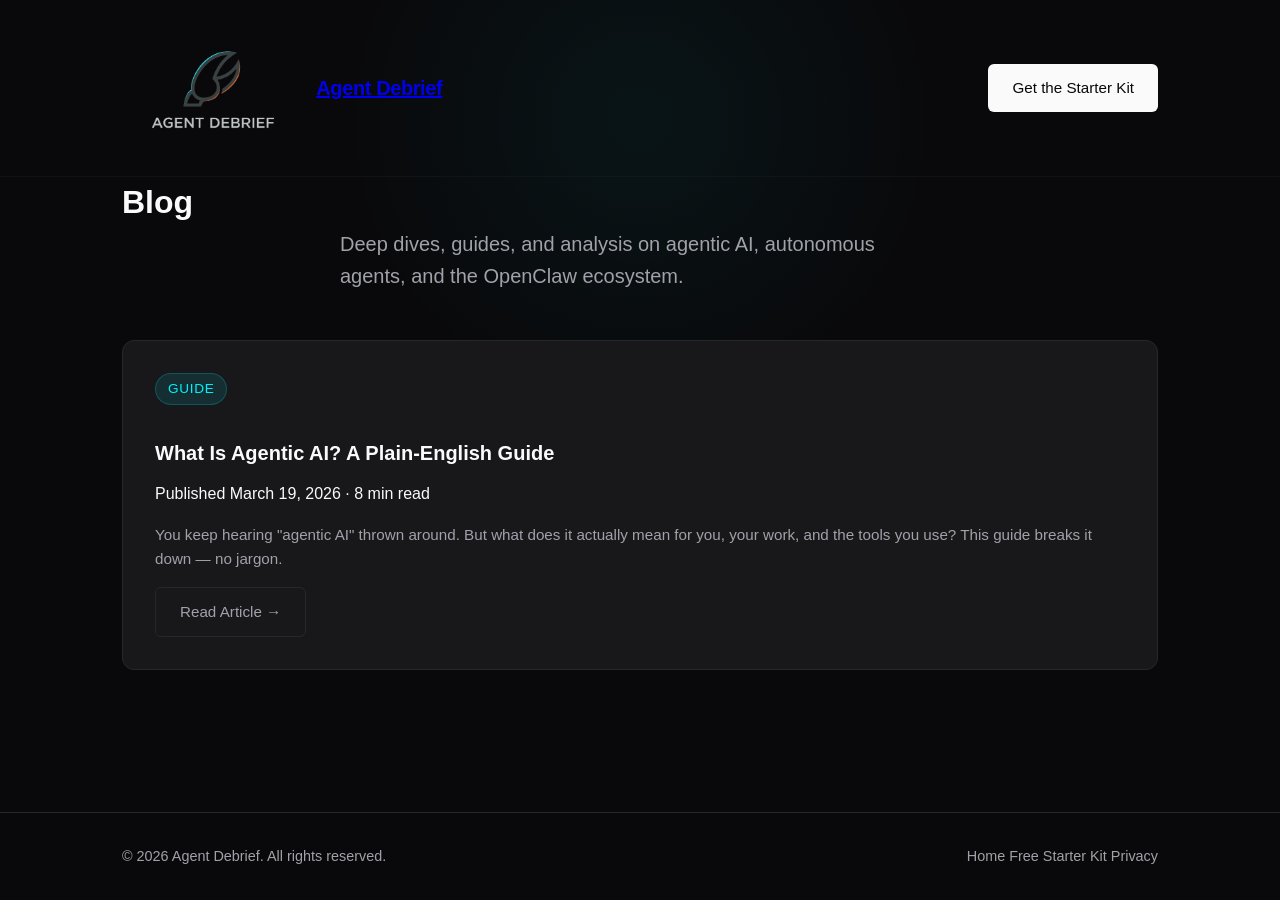
==== blog/index.html @ 2d802b10 "Initial blog setup: sitemap, robots.txt, pillar article + GEO schema" ====
<!DOCTYPE html>
<html lang="en">
<head>
    <meta charset="UTF-8">
    <meta name="viewport" content="width=device-width, initial-scale=1.0">
    <title>Blog | Agent Debrief — Intelligence For The Agentic Era</title>
    <meta name="description" content="Deep dives, guides, and analysis on agentic AI, autonomous agents, and the OpenClaw ecosystem.">
    <meta name="robots" content="index, follow">
    <link rel="canonical" href="https://agentdebrief.com/blog">
    <link rel="stylesheet" href="/index.css">

    <!-- Open Graph -->
    <meta property="og:title" content="Blog | Agent Debrief">
    <meta property="og:description" content="Deep dives, guides, and analysis on agentic AI, autonomous agents, and the OpenClaw ecosystem.">
    <meta property="og:type" content="website">
    <meta property="og:url" content="https://agentdebrief.com/blog">

    <!-- JSON-LD: Blog Schema for GEO -->
    <script type="application/ld+json">
    {
      "@context": "https://schema.org",
      "@type": "Blog",
      "name": "Agent Debrief Blog",
      "description": "Deep dives, guides, and analysis on agentic AI, autonomous agents, and the OpenClaw ecosystem.",
      "url": "https://agentdebrief.com/blog",
      "author": {
        "@type": "Organization",
        "name": "Agent Debrief",
        "url": "https://agentdebrief.com"
      },
      "publisher": {
        "@type": "Organization",
        "name": "Agent Debrief",
        "logo": {
          "@type": "ImageObject",
          "url": "https://agentdebrief.com/logo.png"
        }
      },
      "datePublished": "2026-03-19",
      "keywords": ["agentic AI", "autonomous AI agents", "OpenClaw", "AI agents", "AI newsletter"]
    }
    </script>
</head>
<body>
    <div class="glow-bg"></div>

    <header class="site-header">
        <div class="container">
            <nav class="nav-container">
                <a href="/" class="brand">
                    <img src="/logo.png" alt="Agent Debrief" class="brand-logo">
                    <span class="brand-text">Agent Debrief</span>
                </a>
                <a href="/lead" class="btn btn-primary">Get the Starter Kit</a>
            </nav>
        </div>
    </header>

    <main class="article-main">
        <div class="container">
            <div class="article-header" style="margin-bottom: 3rem;">
                <h1>Blog</h1>
                <p class="hero-subtitle">Deep dives, guides, and analysis on agentic AI, autonomous agents, and the OpenClaw ecosystem.</p>
            </div>

            <div class="grid-3">
                <article class="card">
                    <span class="badge">Guide</span>
                    <h2 class="card-title"><a href="/blog/what-is-agentic-ai" style="color: inherit; text-decoration: none;">What Is Agentic AI? A Plain-English Guide</a></h2>
                    <p class="article-meta">Published March 19, 2026 · 8 min read</p>
                    <p class="card-text" style="margin-top: 1rem;">You keep hearing "agentic AI" thrown around. But what does it actually mean for you, your work, and the tools you use? This guide breaks it down — no jargon.</p>
                    <a href="/blog/what-is-agentic-ai" class="btn btn-ghost" style="margin-top: 1rem; display: inline-block;">Read Article →</a>
                </article>
            </div>
        </div>
    </main>

    <footer class="site-footer">
        <div class="container">
            <div class="footer-container">
                <p>&copy; 2026 Agent Debrief. All rights reserved.</p>
                <nav class="footer-links">
                    <a href="/">Home</a>
                    <a href="/lead">Free Starter Kit</a>
                    <a href="/privacy.html">Privacy</a>
                </nav>
            </div>
        </div>
    </footer>
</body>
</html>
---- index.css ----
:root {
    /* Color Palette */
    --bg-void: #09090B;
    --bg-surface: #18181B;
    --border-color: #27272A;

    --text-primary: #FAFAFA;
    --text-secondary: #A1A1AA;

    --accent-cyan: #00F0FF;
    --accent-amber: #FF5500;

    /* Typography */
    --font-inter: 'Inter', -apple-system, BlinkMacSystemFont, "Segoe UI", Roboto, Helvetica, Arial, sans-serif;

    /* Spacing & Sizing */
    --container-width: 1100px;
    --spacing-sm: 0.5rem;
    --spacing-md: 1rem;
    --spacing-lg: 2rem;
    --spacing-xl: 4rem;

    /* Transitions */
    --transition-fast: 0.15s ease-in-out;
    --transition-smooth: 0.3s cubic-bezier(0.16, 1, 0.3, 1);
}

/* Reset & Base Styles */
* {
    margin: 0;
    padding: 0;
    box-sizing: border-box;
}

body {
    background-color: var(--bg-void);
    color: var(--text-primary);
    font-family: var(--font-inter);
    line-height: 1.6;
    -webkit-font-smoothing: antialiased;
    -moz-osx-font-smoothing: grayscale;
    min-height: 100vh;
    display: flex;
    flex-direction: column;
    position: relative;
    overflow-x: hidden;
}

/* Subtle glowing background effect */
.glow-bg {
    position: absolute;
    top: -20%;
    left: 50%;
    transform: translateX(-50%);
    width: 600px;
    height: 600px;
    background: radial-gradient(circle, rgba(0, 240, 255, 0.05) 0%, rgba(9, 9, 11, 0) 70%);
    z-index: -1;
    pointer-events: none;
}

.container {
    width: 100%;
    max-width: var(--container-width);
    margin: 0 auto;
    padding: 0 var(--spacing-lg);
}

/* Header */
.site-header {
    padding: var(--spacing-lg) 0;
    border-bottom: 1px solid rgba(39, 39, 42, 0.3);
}

.nav-container {
    display: flex;
    justify-content: space-between;
    align-items: center;
}

.brand {
    display: flex;
    align-items: center;
    gap: 0.75rem;
}

.brand-logo {
    height: 112px;
    width: auto;
}

.brand-text {
    font-size: 1.25rem;
    font-weight: 600;
    letter-spacing: -0.02em;
}

/* Buttons */
.btn {
    display: inline-block;
    padding: 0.75rem 1.5rem;
    border-radius: 6px;
    font-weight: 500;
    font-size: 0.95rem;
    cursor: pointer;
    text-decoration: none;
    transition: all var(--transition-fast);
    border: none;
    font-family: inherit;
}

.btn-primary {
    background-color: var(--text-primary);
    color: var(--bg-void);
}

.btn-primary:hover {
    background-color: #E4E4E7;
    transform: translateY(-1px);
}

.btn-ghost {
    background-color: transparent;
    color: var(--text-secondary);
    border: 1px solid var(--border-color);
}

.btn-ghost:hover {
    color: var(--text-primary);
    border-color: var(--text-secondary);
}

/* Hero Section */
.hero {
    padding: 6rem 0;
    text-align: center;
}

.hero-container {
    max-width: 800px;
}

.badge {
    display: inline-block;
    padding: 0.25rem 0.75rem;
    background-color: rgba(0, 240, 255, 0.1);
    color: var(--accent-cyan);
    border: 1px solid rgba(0, 240, 255, 0.2);
    border-radius: 20px;
    font-size: 0.85rem;
    font-weight: 500;
    margin-bottom: var(--spacing-lg);
    letter-spacing: 0.05em;
    text-transform: uppercase;
}

.hero-title {
    font-size: clamp(2.5rem, 5vw, 4rem);
    font-weight: 700;
    line-height: 1.1;
    letter-spacing: -0.03em;
    margin-bottom: var(--spacing-lg);
}

.hero-title span {
    color: var(--accent-cyan);
}

.hero-subtitle {
    font-size: 1.25rem;
    color: var(--text-secondary);
    margin-bottom: 3rem;
    max-width: 600px;
    margin-left: auto;
    margin-right: auto;
}

.hero-subtitle strong {
    color: var(--text-primary);
    font-weight: 500;
}

/* Subscribe Form */
.subscribe-form {
    max-width: 480px;
    margin: 0 auto;
}

.input-group {
    display: flex;
    gap: 0.5rem;
    margin-bottom: 0.75rem;
}

.input-group input {
    flex: 1;
    padding: 0.75rem 1rem;
    background-color: var(--bg-surface);
    border: 1px solid var(--border-color);
    border-radius: 6px;
    color: var(--text-primary);
    font-family: inherit;
    font-size: 1rem;
    transition: border-color var(--transition-fast);
}

.input-group input:focus {
    outline: none;
    border-color: var(--accent-cyan);
}

.input-group input::placeholder {
    color: rgba(161, 161, 170, 0.5);
}

.privacy-note {
    font-size: 0.85rem;
    color: var(--text-secondary);
}

/* Value Props Grid */
.value-props {
    padding: var(--spacing-xl) 0 6rem 0;
}

.grid-3 {
    display: grid;
    grid-template-columns: repeat(auto-fit, minmax(300px, 1fr));
    gap: var(--spacing-lg);
}

.card {
    background-color: var(--bg-surface);
    border: 1px solid var(--border-color);
    border-radius: 12px;
    padding: 2rem;
    transition: transform var(--transition-smooth), border-color var(--transition-smooth);
}

.card:hover {
    transform: translateY(-4px);
    border-color: rgba(255, 255, 255, 0.1);
}



.card-title {
    font-size: 1.25rem;
    font-weight: 600;
    margin-bottom: 0.75rem;
}

.card-text {
    color: var(--text-secondary);
    font-size: 0.95rem;
}

/* Footer */
.site-footer {
    margin-top: auto;
    padding: 2rem 0;
    border-top: 1px solid var(--border-color);
    color: var(--text-secondary);
    font-size: 0.9rem;
}

.footer-container {
    display: flex;
    justify-content: space-between;
    align-items: center;
}

.footer-links a {
    color: var(--text-secondary);
    text-decoration: none;
    transition: color var(--transition-fast);
}

.footer-links a:hover {
    color: var(--text-primary);
}

/* Responsive */
@media (max-width: 768px) {
    .input-group {
        flex-direction: column;
    }

    .input-group button {
        width: 100%;
    }

    .footer-container {
        flex-direction: column;
        gap: 1rem;
        text-align: center;
    }
}
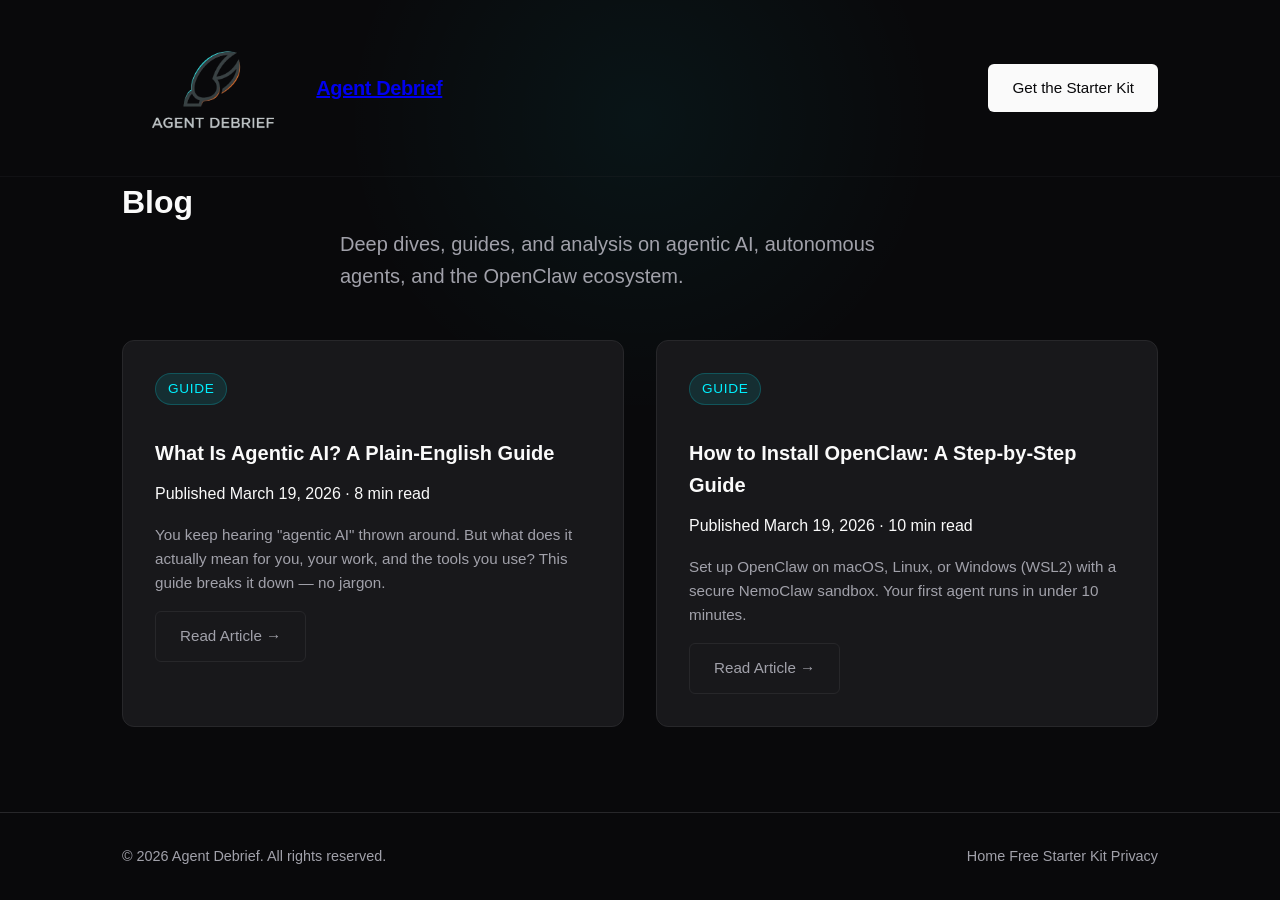
==== commit fb5308b8: "Add pillar article: How to Install OpenClaw step-by-step guide" ====
--- a/blog/index.html
+++ b/blog/index.html
@@ -8,12 +8,18 @@
     <meta name="robots" content="index, follow">
     <link rel="canonical" href="https://agentdebrief.com/blog">
     <link rel="stylesheet" href="/index.css">
-
+    <link rel="icon" type="image/png" href="/favicon.png">
     <!-- Open Graph -->
     <meta property="og:title" content="Blog | Agent Debrief">
     <meta property="og:description" content="Deep dives, guides, and analysis on agentic AI, autonomous agents, and the OpenClaw ecosystem.">
     <meta property="og:type" content="website">
     <meta property="og:url" content="https://agentdebrief.com/blog">
+    <meta property="og:image" content="https://agentdebrief.com/og-banner-image.jpg">
+    <!-- Twitter Card -->
+    <meta name="twitter:card" content="summary_large_image">
+    <meta name="twitter:title" content="Blog | Agent Debrief">
+    <meta name="twitter:description" content="Deep dives, guides, and analysis on agentic AI, autonomous agents, and the OpenClaw ecosystem.">
+    <meta name="twitter:image" content="https://agentdebrief.com/og-banner-image.jpg">
 
     <!-- JSON-LD: Blog Schema for GEO -->
     <script type="application/ld+json">
@@ -23,19 +29,8 @@
       "name": "Agent Debrief Blog",
       "description": "Deep dives, guides, and analysis on agentic AI, autonomous agents, and the OpenClaw ecosystem.",
       "url": "https://agentdebrief.com/blog",
-      "author": {
-        "@type": "Organization",
-        "name": "Agent Debrief",
-        "url": "https://agentdebrief.com"
-      },
-      "publisher": {
-        "@type": "Organization",
-        "name": "Agent Debrief",
-        "logo": {
-          "@type": "ImageObject",
-          "url": "https://agentdebrief.com/logo.png"
-        }
-      },
+      "author": {"@type": "Organization","name": "Agent Debrief","url": "https://agentdebrief.com"},
+      "publisher": {"@type": "Organization","name": "Agent Debrief","logo": {"@type": "ImageObject","url": "https://agentdebrief.com/logo.png"}},
       "datePublished": "2026-03-19",
       "keywords": ["agentic AI", "autonomous AI agents", "OpenClaw", "AI agents", "AI newsletter"]
     }
@@ -43,7 +38,6 @@
 </head>
 <body>
     <div class="glow-bg"></div>
-
     <header class="site-header">
         <div class="container">
             <nav class="nav-container">
@@ -55,26 +49,31 @@
             </nav>
         </div>
     </header>
-
     <main class="article-main">
         <div class="container">
             <div class="article-header" style="margin-bottom: 3rem;">
                 <h1>Blog</h1>
                 <p class="hero-subtitle">Deep dives, guides, and analysis on agentic AI, autonomous agents, and the OpenClaw ecosystem.</p>
             </div>
-
             <div class="grid-3">
                 <article class="card">
                     <span class="badge">Guide</span>
                     <h2 class="card-title"><a href="/blog/what-is-agentic-ai" style="color: inherit; text-decoration: none;">What Is Agentic AI? A Plain-English Guide</a></h2>
-                    <p class="article-meta">Published March 19, 2026 · 8 min read</p>
+                    <p class="article-meta">Published March 19, 2026 &middot; 8 min read</p>
                     <p class="card-text" style="margin-top: 1rem;">You keep hearing "agentic AI" thrown around. But what does it actually mean for you, your work, and the tools you use? This guide breaks it down — no jargon.</p>
-                    <a href="/blog/what-is-agentic-ai" class="btn btn-ghost" style="margin-top: 1rem; display: inline-block;">Read Article →</a>
+                    <a href="/blog/what-is-agentic-ai" class="btn btn-ghost" style="margin-top: 1rem; display: inline-block;">Read Article &rarr;</a>
+                </article>
+
+                <article class="card">
+                    <span class="badge">Guide</span>
+                    <h2 class="card-title"><a href="/blog/openclaw-getting-started" style="color: inherit; text-decoration: none;">How to Install OpenClaw: A Step-by-Step Guide</a></h2>
+                    <p class="article-meta">Published March 19, 2026 &middot; 10 min read</p>
+                    <p class="card-text" style="margin-top: 1rem;">Set up OpenClaw on macOS, Linux, or Windows (WSL2) with a secure NemoClaw sandbox. Your first agent runs in under 10 minutes.</p>
+                    <a href="/blog/openclaw-getting-started" class="btn btn-ghost" style="margin-top: 1rem; display: inline-block;">Read Article &rarr;</a>
                 </article>
             </div>
         </div>
     </main>
-
     <footer class="site-footer">
         <div class="container">
             <div class="footer-container">
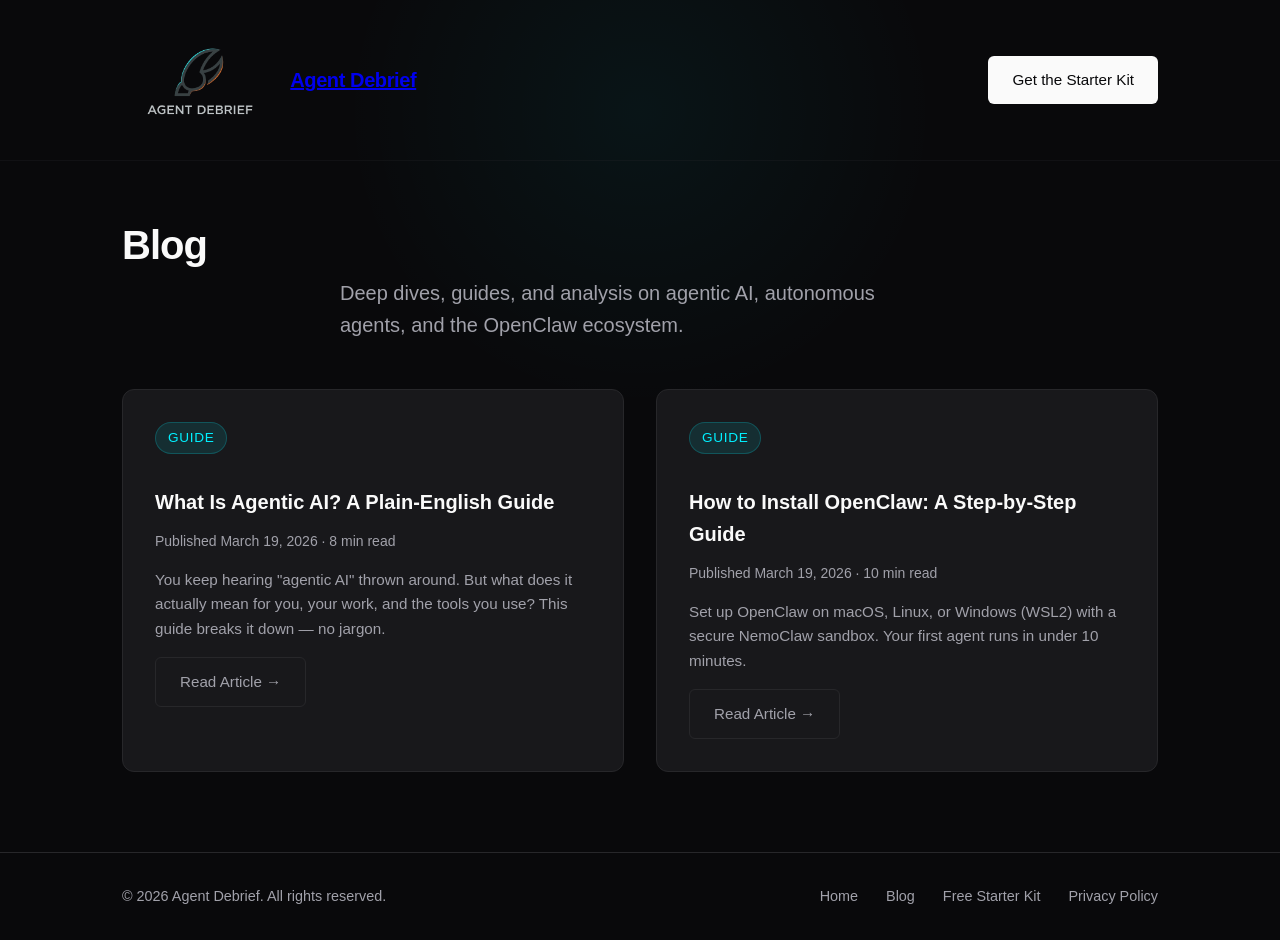
==== commit 9d111f36: "Standardize footer links across all pages: Home · Blog · Free Starter Kit · Privacy Policy" ====
--- a/blog/index.html
+++ b/blog/index.html
@@ -80,8 +80,9 @@
                 <p>&copy; 2026 Agent Debrief. All rights reserved.</p>
                 <nav class="footer-links">
                     <a href="/">Home</a>
+                    <a href="/blog">Blog</a>
                     <a href="/lead">Free Starter Kit</a>
-                    <a href="/privacy.html">Privacy</a>
+                    <a href="/privacy.html">Privacy Policy</a>
                 </nav>
             </div>
         </div>
--- a/index.css
+++ b/index.css
@@ -85,7 +85,7 @@
 }
 
 .brand-logo {
-    height: 112px;
+    height: 96px;
     width: auto;
 }
 
@@ -255,6 +255,170 @@
     font-size: 0.95rem;
 }
 
+/* ─── Article Layout ─────────────────────────────────── */
+.article-main {
+    padding: 3rem 0 5rem;
+}
+
+.article-content {
+    max-width: 680px;
+    margin: 0 auto;
+}
+
+.article-header {
+    margin-bottom: 2.5rem;
+}
+
+.article-header h1 {
+    font-size: clamp(1.75rem, 4vw, 2.5rem);
+    font-weight: 700;
+    line-height: 1.2;
+    letter-spacing: -0.025em;
+    margin: 0.75rem 0 0.5rem;
+}
+
+.article-meta {
+    color: var(--text-secondary);
+    font-size: 0.875rem;
+    margin-top: 0.5rem;
+}
+
+/* Breadcrumb */
+.breadcrumb {
+    display: flex;
+    align-items: center;
+    gap: 0.5rem;
+    font-size: 0.85rem;
+    color: var(--text-secondary);
+    margin-bottom: 1.5rem;
+}
+
+.breadcrumb a {
+    color: var(--accent-cyan);
+    text-decoration: none;
+}
+
+.breadcrumb a:hover {
+    text-decoration: underline;
+}
+
+.breadcrumb-sep {
+    color: var(--text-secondary);
+    opacity: 0.4;
+}
+
+/* Article body text */
+.article-content p {
+    line-height: 1.8;
+    margin-bottom: 1.4rem;
+    color: var(--text-secondary);
+    font-size: 1.05rem;
+}
+
+.article-content p strong {
+    color: var(--text-primary);
+}
+
+.article-content h2 {
+    font-size: 1.4rem;
+    font-weight: 650;
+    margin: 3rem 0 1rem;
+    color: var(--text-primary);
+    letter-spacing: -0.02em;
+    padding-top: 1.5rem;
+    border-top: 1px solid rgba(255,255,255,0.06);
+}
+
+.article-content h3 {
+    font-size: 1.15rem;
+    font-weight: 600;
+    margin: 2rem 0 0.75rem;
+    color: var(--text-primary);
+}
+
+.article-content ul,
+.article-content ol {
+    padding-left: 1.5rem;
+    margin-bottom: 1.4rem;
+}
+
+.article-content li {
+    line-height: 1.75;
+    margin-bottom: 0.5rem;
+    color: var(--text-secondary);
+}
+
+.article-content li strong {
+    color: var(--text-primary);
+}
+
+.article-content a {
+    color: var(--accent-cyan);
+    text-decoration: none;
+}
+
+.article-content a:hover {
+    text-decoration: underline;
+}
+
+.article-content hr {
+    border: none;
+    border-top: 1px solid rgba(255,255,255,0.08);
+    margin: 3rem 0;
+}
+
+/* Code blocks */
+.article-content code {
+    font-family: 'SFMono-Regular', 'Fira Code', 'Fira Mono', Consolas, monospace;
+    font-size: 0.875em;
+    background: rgba(0, 241, 255, 0.06);
+    border: 1px solid rgba(0, 241, 255, 0.12);
+    border-radius: 4px;
+    padding: 0.15em 0.4em;
+    color: #a8dadc;
+}
+
+.article-content pre {
+    background: #0d1117;
+    border: 1px solid rgba(255,255,255,0.1);
+    border-radius: 10px;
+    padding: 1.25rem 1.5rem;
+    overflow-x: auto;
+    margin: 1.5rem 0 2rem;
+    position: relative;
+}
+
+.article-content pre code {
+    background: none;
+    border: none;
+    padding: 0;
+    font-size: 0.9rem;
+    color: #cdd9e5;
+    line-height: 1.7;
+}
+
+/* Figures */
+.article-content figure {
+    margin: 2.5rem 0;
+}
+
+.article-content figure img {
+    width: 100%;
+    height: auto;
+    border-radius: 12px;
+    border: 1px solid rgba(255,255,255,0.07);
+    display: block;
+}
+
+.article-content figcaption {
+    text-align: center;
+    font-size: 0.8rem;
+    color: var(--text-secondary);
+    margin-top: 0.65rem;
+    opacity: 0.7;
+}
+
+/* ─── Footer ──────────────────────────────────────────── */
 /* Footer */
 .site-footer {
     margin-top: auto;
@@ -270,6 +434,13 @@
     align-items: center;
 }
 
+.footer-links {
+    display: flex;
+    align-items: center;
+    gap: 1.75rem;
+    list-style: none;
+}
+
 .footer-links a {
     color: var(--text-secondary);
     text-decoration: none;
@@ -279,6 +450,7 @@
 .footer-links a:hover {
     color: var(--text-primary);
 }
+
 
 /* Responsive */
 @media (max-width: 768px) {
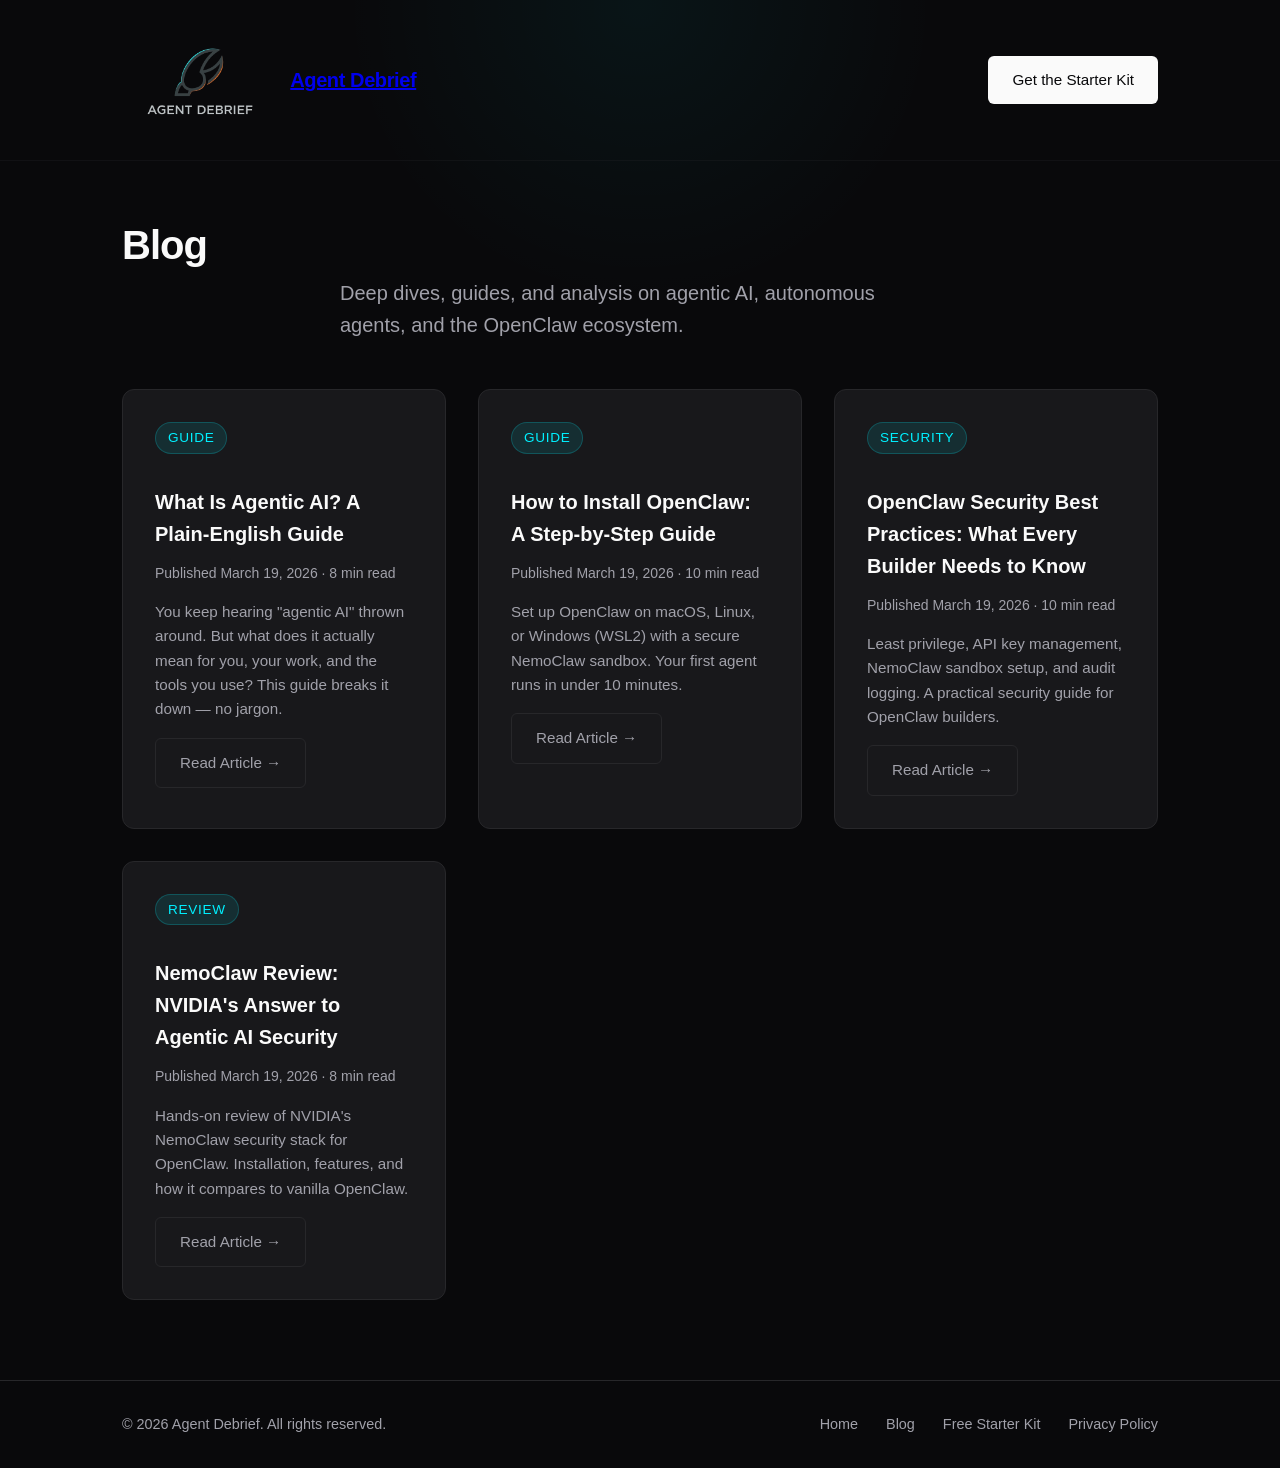
==== commit d12c58fc: "Add Article 3: OpenClaw Security Best Practices and Article 4: NemoClaw Review - Article 3: openclaw" ====
--- a/blog/index.html
+++ b/blog/index.html
@@ -71,6 +71,22 @@
                     <p class="card-text" style="margin-top: 1rem;">Set up OpenClaw on macOS, Linux, or Windows (WSL2) with a secure NemoClaw sandbox. Your first agent runs in under 10 minutes.</p>
                     <a href="/blog/openclaw-getting-started" class="btn btn-ghost" style="margin-top: 1rem; display: inline-block;">Read Article &rarr;</a>
                 </article>
+
+                <article class="card">
+                    <span class="badge">Security</span>
+                    <h2 class="card-title"><a href="/blog/openclaw-security-best-practices" style="color: inherit; text-decoration: none;">OpenClaw Security Best Practices: What Every Builder Needs to Know</a></h2>
+                    <p class="article-meta">Published March 19, 2026 &middot; 10 min read</p>
+                    <p class="card-text" style="margin-top: 1rem;">Least privilege, API key management, NemoClaw sandbox setup, and audit logging. A practical security guide for OpenClaw builders.</p>
+                    <a href="/blog/openclaw-security-best-practices" class="btn btn-ghost" style="margin-top: 1rem; display: inline-block;">Read Article &rarr;</a>
+                </article>
+
+                <article class="card">
+                    <span class="badge">Review</span>
+                    <h2 class="card-title"><a href="/blog/nemoclaw-review" style="color: inherit; text-decoration: none;">NemoClaw Review: NVIDIA's Answer to Agentic AI Security</a></h2>
+                    <p class="article-meta">Published March 19, 2026 &middot; 8 min read</p>
+                    <p class="card-text" style="margin-top: 1rem;">Hands-on review of NVIDIA's NemoClaw security stack for OpenClaw. Installation, features, and how it compares to vanilla OpenClaw.</p>
+                    <a href="/blog/nemoclaw-review" class="btn btn-ghost" style="margin-top: 1rem; display: inline-block;">Read Article &rarr;</a>
+                </article>
             </div>
         </div>
     </main>
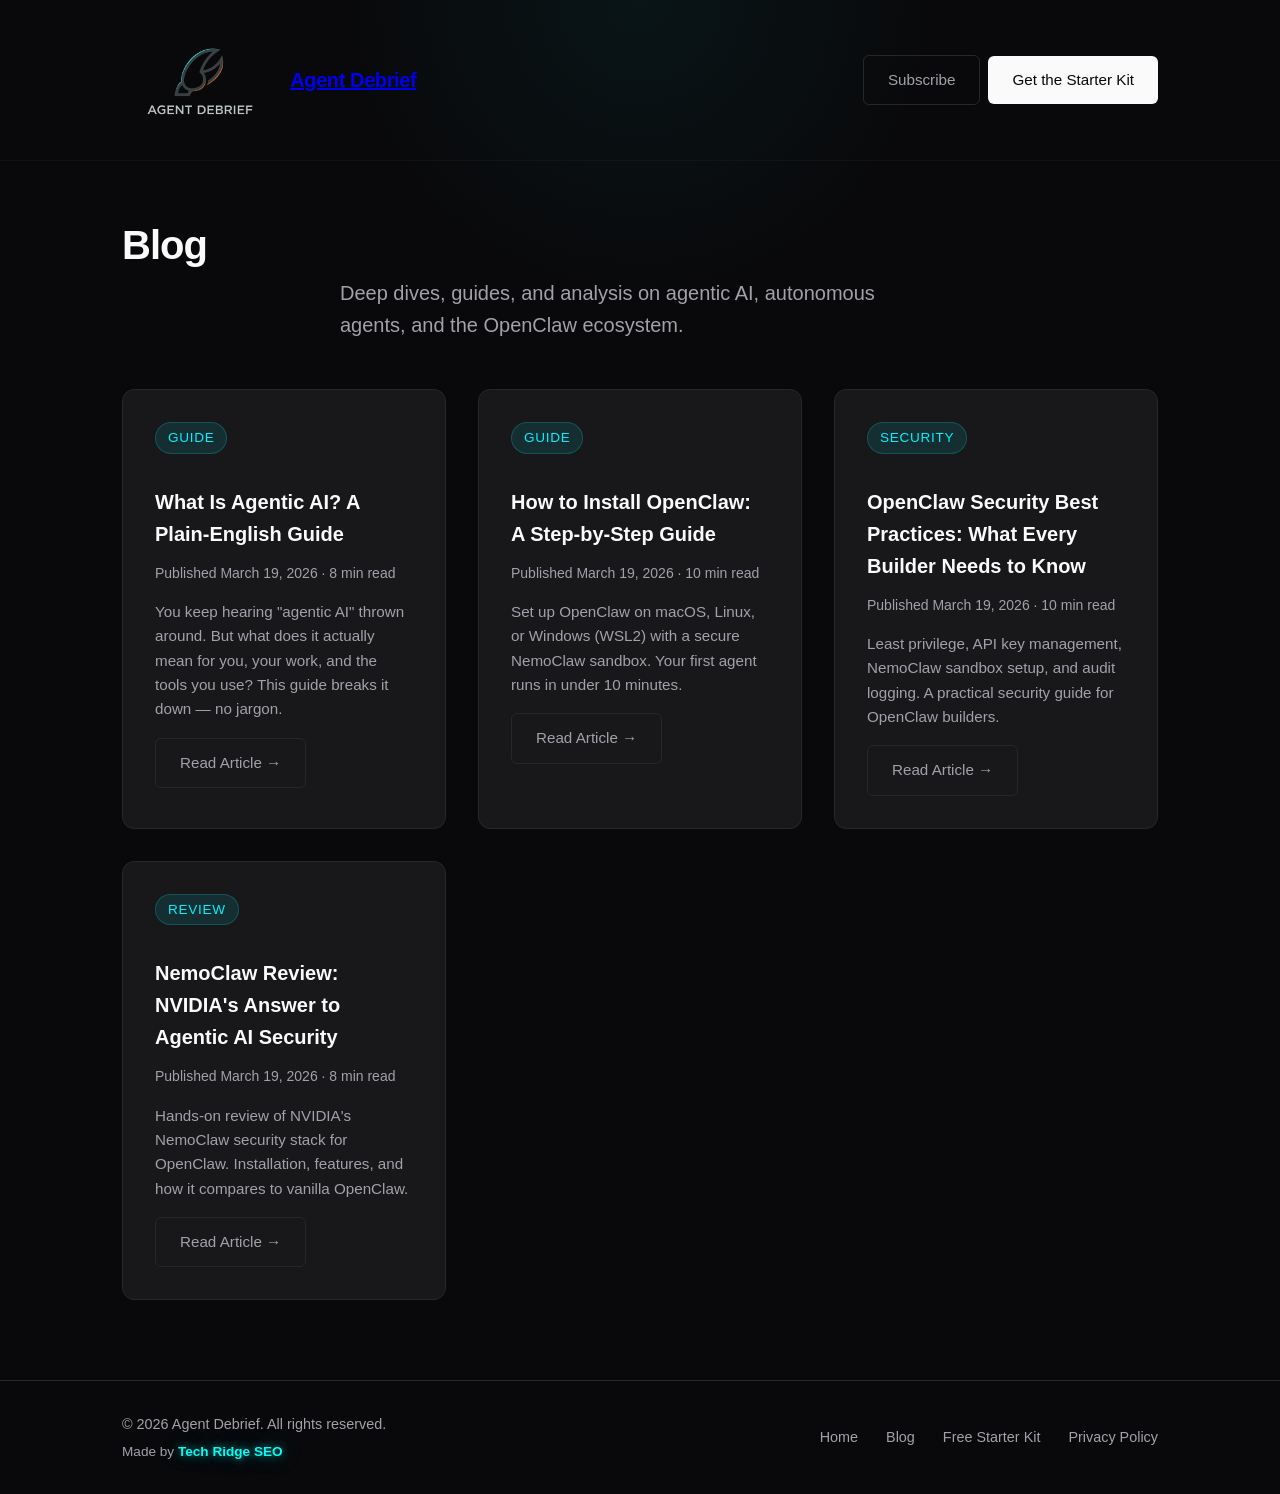
==== commit 1ce444d1: "updated info and general improvements" ====
--- a/blog/index.html
+++ b/blog/index.html
@@ -37,19 +37,23 @@
     </script>
 </head>
 <body>
+    <a href="#main" class="skip-link">Skip to main content</a>
     <div class="glow-bg"></div>
     <header class="site-header">
         <div class="container">
-            <nav class="nav-container">
+            <nav class="nav-container" aria-label="Primary">
                 <a href="/" class="brand">
-                    <img src="/logo.png" alt="Agent Debrief" class="brand-logo">
+                    <img src="/logo.png" alt="" class="brand-logo">
                     <span class="brand-text">Agent Debrief</span>
                 </a>
-                <a href="/lead" class="btn btn-primary">Get the Starter Kit</a>
+                <div class="main-nav">
+                    <a href="/#subscribe" class="btn btn-ghost">Subscribe</a>
+                    <a href="/lead" class="btn btn-primary">Get the Starter Kit</a>
+                </div>
             </nav>
         </div>
     </header>
-    <main class="article-main">
+    <main id="main" class="article-main">
         <div class="container">
             <div class="article-header" style="margin-bottom: 3rem;">
                 <h1>Blog</h1>
@@ -93,7 +97,10 @@
     <footer class="site-footer">
         <div class="container">
             <div class="footer-container">
-                <p>&copy; 2026 Agent Debrief. All rights reserved.</p>
+                <div class="footer-brand">
+                    <span>&copy; 2026 Agent Debrief. All rights reserved.</span>
+                    <p class="footer-made-by">Made by <a class="footer-credit-link" href="https://techridgeseo.com" target="_blank" rel="noopener noreferrer">Tech Ridge SEO</a></p>
+                </div>
                 <nav class="footer-links">
                     <a href="/">Home</a>
                     <a href="/blog">Blog</a>
--- a/index.css
+++ b/index.css
@@ -76,6 +76,59 @@
     display: flex;
     justify-content: space-between;
     align-items: center;
+    gap: var(--spacing-md);
+    flex-wrap: wrap;
+}
+
+.main-nav {
+    display: flex;
+    flex-wrap: wrap;
+    gap: 0.5rem;
+    align-items: center;
+    justify-content: flex-end;
+}
+
+.skip-link {
+    position: absolute;
+    width: 1px;
+    height: 1px;
+    padding: 0;
+    margin: -1px;
+    overflow: hidden;
+    clip: rect(0, 0, 0, 0);
+    white-space: nowrap;
+    border: 0;
+}
+
+.skip-link:focus,
+.skip-link:focus-visible {
+    position: fixed;
+    top: 0.75rem;
+    left: 0.75rem;
+    width: auto;
+    height: auto;
+    margin: 0;
+    clip: auto;
+    overflow: visible;
+    z-index: 10000;
+    padding: 0.65rem 1rem;
+    background: var(--text-primary);
+    color: var(--bg-void);
+    font-weight: 600;
+    font-size: 0.9rem;
+    text-decoration: none;
+    border-radius: 6px;
+    box-shadow: 0 4px 24px rgba(0, 0, 0, 0.35);
+}
+
+a:focus-visible,
+button:focus-visible,
+.btn:focus-visible,
+input:focus-visible,
+textarea:focus-visible,
+select:focus-visible {
+    outline: 2px solid var(--accent-cyan);
+    outline-offset: 2px;
 }
 
 .brand {
@@ -451,6 +504,595 @@
     color: var(--text-primary);
 }
 
+.footer-brand {
+    display: flex;
+    flex-direction: column;
+    align-items: flex-start;
+    gap: 0.35rem;
+}
+
+.footer-made-by {
+    margin: 0;
+    font-size: 0.85rem;
+    color: var(--text-secondary);
+    line-height: 1.45;
+}
+
+.footer-credit-link {
+    color: #00fff5;
+    font-weight: 600;
+    text-decoration: none;
+    text-shadow:
+        0 0 10px rgba(0, 255, 245, 0.55),
+        0 0 22px rgba(0, 240, 255, 0.35);
+}
+
+.footer-credit-link:hover {
+    color: #e6fffd;
+    text-decoration: underline;
+    text-shadow:
+        0 0 14px rgba(0, 255, 245, 0.75),
+        0 0 28px rgba(0, 240, 255, 0.45);
+}
+
+
+/* Homepage featured image band */
+.home-featured-wrap {
+    max-width: 760px;
+    margin: 2rem auto;
+    padding: 0 1.5rem;
+}
+
+.home-featured-wrap img {
+    width: 100%;
+    border-radius: 16px;
+    display: block;
+    border: 1px solid rgba(255, 255, 255, 0.08);
+}
+
+/* Submit a story (mailto flow — no form fields) */
+.submit-page .back-link {
+    display: inline-flex;
+    align-items: center;
+    gap: 0.4rem;
+    color: var(--accent-cyan);
+    text-decoration: none;
+    font-size: 0.875rem;
+    margin-bottom: 2rem;
+    transition: opacity var(--transition-fast);
+}
+
+.submit-page .back-link:hover {
+    opacity: 0.8;
+    text-decoration: underline;
+}
+
+.submit-page .submission-note {
+    margin-top: 1.5rem;
+    padding: 1rem 1.25rem;
+    background-color: rgba(0, 240, 255, 0.05);
+    border: 1px solid rgba(0, 240, 255, 0.15);
+    border-radius: 8px;
+    font-size: 0.875rem;
+    color: var(--text-secondary);
+    line-height: 1.6;
+}
+
+.submit-page .submission-note strong {
+    color: var(--accent-cyan);
+}
+
+.submit-page .submission-note ul {
+    margin: 0.75rem 0 0 1.25rem;
+    padding-left: 0.25rem;
+}
+
+.submit-page .submission-note .submit-note-footer {
+    margin-top: 0.75rem;
+}
+
+.submit-page .submit-crosslinks {
+    margin-top: 3rem;
+    padding-top: 2rem;
+    border-top: 1px solid rgba(255, 255, 255, 0.06);
+    font-size: 0.9rem;
+    color: var(--text-secondary);
+}
+
+.submit-page .submit-crosslinks a {
+    color: var(--accent-cyan);
+    text-decoration: none;
+}
+
+.submit-page .submit-crosslinks a:hover {
+    text-decoration: underline;
+}
+
+.submit-page .submit-intro {
+    color: var(--text-secondary);
+    font-size: 1.05rem;
+    line-height: 1.8;
+    margin-bottom: 2rem;
+}
+
+/* Link-in-bio: single-purpose page; body centered (inherits site tokens from :root) */
+body.bio-page {
+    align-items: center;
+    padding: 2rem 1rem 4rem;
+}
+
+.bio-container {
+    width: 100%;
+    max-width: 480px;
+    text-align: center;
+}
+
+.bio-page .brand-logo {
+    height: 96px;
+    width: auto;
+    margin-bottom: 1rem;
+    border-radius: 8px;
+}
+
+.bio-brand-name {
+    font-size: 1.5rem;
+    font-weight: 700;
+    letter-spacing: -0.02em;
+    margin-bottom: 0.25rem;
+}
+
+.bio-tagline {
+    color: var(--text-secondary);
+    font-size: 0.95rem;
+    margin-bottom: 2.5rem;
+}
+
+.bio-subscribe-form {
+    margin-bottom: 2.5rem;
+}
+
+.bio-subscribe-form input[type="email"] {
+    width: 100%;
+    padding: 0.75rem 1rem;
+    background-color: var(--bg-surface);
+    border: 1px solid var(--border-color);
+    border-radius: 6px;
+    color: var(--text-primary);
+    font-family: var(--font-inter);
+    font-size: 1rem;
+    transition: border-color var(--transition-fast);
+    margin-bottom: 0.5rem;
+}
+
+.bio-subscribe-form input[type="email"]:focus {
+    outline: none;
+    border-color: var(--accent-cyan);
+}
+
+.bio-subscribe-form input::placeholder {
+    color: rgba(161, 161, 170, 0.5);
+}
+
+.bio-subscribe-form button {
+    width: 100%;
+    padding: 0.75rem 1rem;
+    background-color: var(--text-primary);
+    color: var(--bg-void);
+    border: none;
+    border-radius: 6px;
+    font-family: var(--font-inter);
+    font-size: 1rem;
+    font-weight: 600;
+    cursor: pointer;
+    transition: background-color var(--transition-fast);
+}
+
+.bio-subscribe-form button:hover {
+    background-color: #e4e4e7;
+}
+
+.bio-privacy-note {
+    font-size: 0.8rem;
+    color: var(--text-secondary);
+    margin-top: 0.5rem;
+}
+
+.bio-links {
+    display: flex;
+    flex-direction: column;
+    gap: 0.75rem;
+    margin-bottom: 2.5rem;
+}
+
+.bio-link {
+    display: flex;
+    align-items: center;
+    justify-content: space-between;
+    padding: 1rem 1.25rem;
+    background-color: var(--bg-surface);
+    border: 1px solid var(--border-color);
+    border-radius: 10px;
+    text-decoration: none;
+    color: var(--text-primary);
+    font-weight: 500;
+    font-size: 0.95rem;
+    transition: border-color var(--transition-fast), transform var(--transition-fast);
+}
+
+.bio-link:hover {
+    border-color: rgba(255, 255, 255, 0.15);
+    transform: translateY(-2px);
+}
+
+.bio-link-left {
+    display: flex;
+    align-items: center;
+    gap: 0.75rem;
+}
+
+.bio-link-icon {
+    width: 20px;
+    height: 20px;
+    display: flex;
+    align-items: center;
+    justify-content: center;
+    color: var(--accent-cyan);
+    font-size: 1rem;
+}
+
+.bio-link-arrow {
+    color: var(--text-secondary);
+    font-size: 1.1rem;
+}
+
+.bio-divider {
+    width: 100%;
+    height: 1px;
+    background-color: var(--border-color);
+    margin: 2rem 0;
+    opacity: 0.4;
+}
+
+.bio-footer {
+    color: var(--text-secondary);
+    font-size: 0.8rem;
+}
+
+.bio-footer a {
+    color: var(--accent-cyan);
+    text-decoration: none;
+}
+
+.bio-footer a:hover {
+    text-decoration: underline;
+}
+
+.bio-footer-credit {
+    display: inline-block;
+    margin-top: 0.65rem;
+}
+
+.bio-footer .footer-credit-link {
+    color: #00fff5;
+    font-weight: 600;
+    text-decoration: none;
+    text-shadow:
+        0 0 10px rgba(0, 255, 245, 0.55),
+        0 0 22px rgba(0, 240, 255, 0.35);
+}
+
+.bio-footer .footer-credit-link:hover {
+    color: #e6fffd;
+    text-decoration: underline;
+    text-shadow:
+        0 0 14px rgba(0, 255, 245, 0.75),
+        0 0 28px rgba(0, 240, 255, 0.45);
+}
+
+.bio-page .glow-bg {
+    position: fixed;
+    top: -20%;
+    left: 50%;
+    transform: translateX(-50%);
+    width: 600px;
+    height: 600px;
+    background: radial-gradient(circle, rgba(0, 240, 255, 0.05) 0%, rgba(9, 9, 11, 0) 70%);
+    z-index: -1;
+    pointer-events: none;
+}
+
+/* ─── Lead magnet /lead/index.html ───────────────────── */
+body.lead-page {
+    --lead-muted: #8892b0;
+    --lead-muted-dark: #5a6380;
+}
+
+.lead-page .lead-brand {
+    text-decoration: none;
+    color: inherit;
+}
+
+.lead-page .privacy-note .text-accent {
+    color: var(--accent-cyan);
+    font-weight: 600;
+}
+
+.lead-page .lead-hero-figure {
+    margin: 2rem 0 0;
+}
+
+.lead-page .lead-hero-figure img {
+    width: 100%;
+    height: auto;
+    border-radius: 12px;
+}
+
+.lead-page .lead-figcaption {
+    text-align: center;
+    color: var(--lead-muted);
+    font-size: 0.875rem;
+    margin-top: 0.75rem;
+}
+
+.lead-section {
+    padding: 4rem 0;
+}
+
+.lead-section--band {
+    background: rgba(0, 0, 0, 0.2);
+}
+
+.lead-section--tight {
+    padding: 3rem 0;
+}
+
+.lead-section--footer-pad {
+    padding: 0 0 4rem;
+}
+
+.lead-narrow {
+    max-width: 700px;
+    margin-left: auto;
+    margin-right: auto;
+}
+
+.lead-wide {
+    max-width: 900px;
+    margin-left: auto;
+    margin-right: auto;
+}
+
+.lead-section-title {
+    text-align: center;
+    font-size: 1.75rem;
+    margin-bottom: 3rem;
+    color: var(--text-primary);
+    font-weight: 600;
+}
+
+.lead-section-title--tight {
+    margin-bottom: 2rem;
+}
+
+.lead-section-title--small {
+    font-size: 1.5rem;
+    margin-bottom: 2rem;
+}
+
+.lead-section-title--micro {
+    font-size: 1.25rem;
+    margin-bottom: 1rem;
+    color: var(--lead-muted);
+    font-weight: 600;
+}
+
+.lead-kit-figure {
+    margin: 0 auto 2rem;
+    max-width: 700px;
+}
+
+.lead-kit-figure img {
+    width: 100%;
+    height: auto;
+    border-radius: 12px;
+}
+
+.lead-kit-grid {
+    display: grid;
+    grid-template-columns: repeat(auto-fit, minmax(240px, 1fr));
+    gap: 1.5rem;
+}
+
+.lead-kit-card {
+    background: rgba(255, 255, 255, 0.03);
+    border: 1px solid rgba(255, 255, 255, 0.08);
+    border-radius: 12px;
+    padding: 1.75rem;
+}
+
+.lead-kit-icon {
+    font-size: 2rem;
+    margin-bottom: 0.75rem;
+    line-height: 1;
+}
+
+.lead-kit-card-title {
+    font-size: 1.1rem;
+    margin-bottom: 0.5rem;
+    font-weight: 600;
+    color: var(--text-primary);
+}
+
+.lead-body-muted {
+    color: var(--lead-muted);
+    font-size: 0.9rem;
+    margin: 0;
+    line-height: 1.55;
+}
+
+.lead-audience-grid {
+    display: grid;
+    grid-template-columns: 1fr 1fr;
+    gap: 1.5rem;
+}
+
+.lead-mini-title {
+    font-size: 1rem;
+    margin-bottom: 0.5rem;
+    font-weight: 600;
+    color: var(--text-primary);
+}
+
+.lead-steps {
+    display: flex;
+    flex-direction: column;
+    gap: 2rem;
+    max-width: 500px;
+    margin: 0 auto;
+}
+
+.lead-step {
+    display: flex;
+    gap: 1.25rem;
+    align-items: flex-start;
+}
+
+.lead-step-num {
+    min-width: 40px;
+    height: 40px;
+    background: rgba(0, 241, 255, 0.1);
+    border: 1px solid var(--accent-cyan);
+    border-radius: 50%;
+    display: flex;
+    align-items: center;
+    justify-content: center;
+    font-weight: 700;
+    color: var(--accent-cyan);
+    font-size: 1rem;
+    flex-shrink: 0;
+}
+
+.lead-step-title {
+    font-size: 1.05rem;
+    margin-bottom: 0.35rem;
+    font-weight: 600;
+    color: var(--text-primary);
+}
+
+.lead-inline-code {
+    background: rgba(0, 241, 255, 0.08);
+    padding: 0.1em 0.4em;
+    border-radius: 4px;
+    font-size: 0.85em;
+    font-family: 'SFMono-Regular', 'Fira Code', Consolas, monospace;
+}
+
+.lead-cta-group {
+    text-align: center;
+    margin-top: 3rem;
+}
+
+.lead-cta-btn {
+    font-size: 1rem;
+    padding: 0.75rem 2rem;
+}
+
+.lead-cta-hint {
+    color: var(--lead-muted);
+    font-size: 0.85rem;
+    margin-top: 1rem;
+}
+
+.lead-file-list {
+    display: flex;
+    flex-direction: column;
+    gap: 0.75rem;
+    max-width: 500px;
+    margin: 0 auto;
+}
+
+.lead-file-row {
+    display: flex;
+    justify-content: space-between;
+    align-items: center;
+    background: rgba(255, 255, 255, 0.03);
+    border: 1px solid rgba(255, 255, 255, 0.08);
+    border-radius: 8px;
+    padding: 0.875rem 1.25rem;
+}
+
+.lead-file-name {
+    font-size: 0.9rem;
+    color: var(--text-primary);
+}
+
+.lead-file-code {
+    font-size: 0.8rem;
+    color: var(--lead-muted);
+    font-family: 'SFMono-Regular', 'Fira Code', Consolas, monospace;
+}
+
+.lead-trust {
+    text-align: center;
+}
+
+.lead-trust-sub {
+    color: var(--lead-muted-dark);
+    font-size: 0.9rem;
+    margin: 0;
+}
+
+.lead-nav-links {
+    display: flex;
+    gap: 1rem;
+    justify-content: center;
+    flex-wrap: wrap;
+}
+
+.lead-nav-link {
+    color: var(--accent-cyan);
+    text-decoration: none;
+    font-size: 0.875rem;
+}
+
+.lead-nav-link:hover {
+    text-decoration: underline;
+}
+
+/* Article FAQ accordion (shared) */
+.article-content .faq {
+    margin-top: 2rem;
+}
+
+.article-content .faq > h2 {
+    border-top: none;
+    padding-top: 0;
+    margin-top: 0;
+    margin-bottom: 1rem;
+}
+
+.article-content .faq details {
+    border: 1px solid rgba(255, 255, 255, 0.08);
+    border-radius: 8px;
+    padding: 0.75rem 1rem;
+    margin-bottom: 0.5rem;
+    background: rgba(255, 255, 255, 0.02);
+}
+
+.article-content .faq summary {
+    cursor: pointer;
+    font-weight: 500;
+    color: var(--text-primary);
+}
+
+.article-content .faq details[open] summary {
+    margin-bottom: 0.5rem;
+}
+
+.article-content .faq details p {
+    margin-bottom: 0;
+    font-size: 1rem;
+}
 
 /* Responsive */
 @media (max-width: 768px) {
@@ -467,4 +1109,12 @@
         gap: 1rem;
         text-align: center;
     }
+
+    .footer-brand {
+        align-items: center;
+    }
+
+    .lead-page .lead-audience-grid {
+        grid-template-columns: 1fr;
+    }
 }
